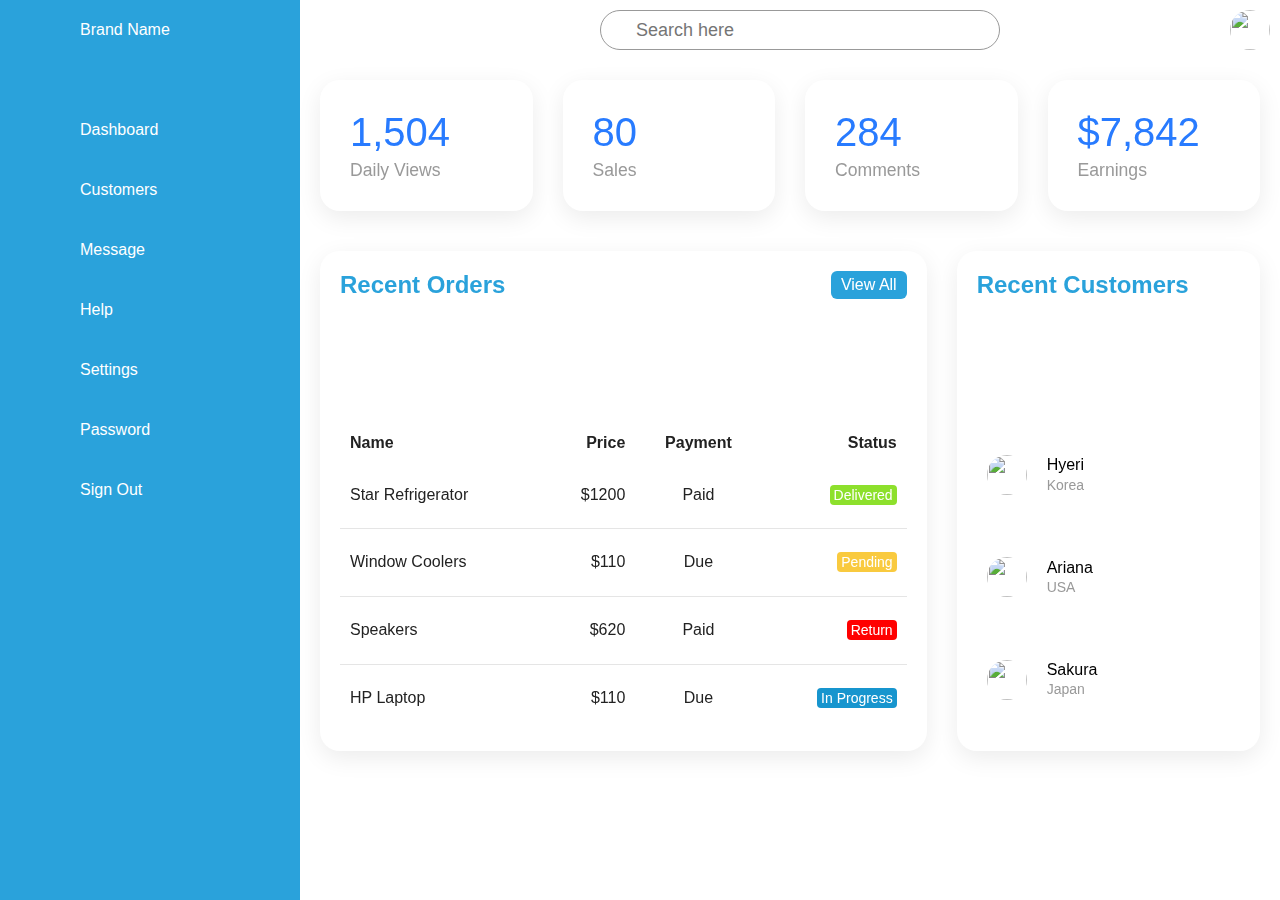
==== index.html @ f99ef2a5 "Project starts" ====
<!DOCTYPE html>
<html lang="ko">
<head>
  <meta charset="UTF-8">
  <meta http-equiv="X-UA-Compatible" content="IE=edge">
  <meta name="viewport" content="width=device-width, initial-scale=1.0">
  <title>Document</title>
  <link rel="stylesheet" href="./style.css">
</head>
<body>
  <div class="container">
    <div class="navigation">
      <ul>
        <li>
          <a href="#">
            <span class="icon"><ion-icon name="logo-apple"></ion-icon>
            </span>
            <span class="title">Brand Name</span>
          </a>
        </li>
        <li>
          <a href="#">
            <span class="icon"><ion-icon name="home-outline"></ion-icon>
            </span>
            <span class="title">Dashboard</span>
          </a>
        </li>
        <li>
          <a href="#">
            <span class="icon"><ion-icon name="person-outline"></ion-icon>
            </span>
            <span class="title">Customers</span>
          </a>
        </li>
        <li>
          <a href="#">
            <span class="icon"><ion-icon name="chatbubble-outline"></ion-icon>
            </span>
            <span class="title">Message</span>
          </a>
        </li>
        <li>
          <a href="#">
            <span class="icon"><ion-icon name="help-outline"></ion-icon></span>
            <span class="title">Help</span>
          </a>
        </li>
        <li>
          <a href="#">
            <span class="icon"><ion-icon name="settings-outline"></ion-icon></span>
            <span class="title">Settings</span>
          </a>
        </li>
        <li>
          <a href="#">
            <span class="icon"><ion-icon name="lock-closed-outline"></ion-icon></span>
            <span class="title">Password</span>
          </a>
        </li>
        <li>
          <a href="#">
            <span class="icon"><ion-icon name="log-out-outline"></ion-icon>
            </span>
            <span class="title">Sign Out</span>
          </a>
        </li>
      </ul>
    </div>

    <!-- main -->
    <div class="main">
      <div class="topbar">
        <div class="toggle">
          <ion-icon name="menu-outline"></ion-icon>
        </div>
        <!-- search -->
        <div class="search">
          <label>
            <input type="text" placeholder="Search here" />
            <ion-icon name="search-outline"></ion-icon>
          </label>
        </div>
        <!-- user image -->
        <div class="user">
          <img src="./images/user.jpg" />
        </div>
      </div>
      <!-- cards -->
      <div class="cardBox">
        <div class="card">
          <div>
            <div class="numbers">1,504</div>
            <div class="cardName">Daily Views</div>
          </div>
          <div class="iconBx">
            <ion-icon name="eye-outline"></ion-icon>
          </div>
        </div>
        <div class="card">
          <div>
            <div class="numbers">80</div>
            <div class="cardName">Sales</div>
          </div>
          <div class="iconBx">
            <ion-icon name="cart-outline"></ion-icon>
          </div>
        </div>
        <div class="card">
          <div>
            <div class="numbers">284</div>
            <div class="cardName">Comments</div>
          </div>
          <div class="iconBx">
            <ion-icon name="chatbubbles-outline"></ion-icon>
          </div>
        </div>
        <div class="card">
          <div>
            <div class="numbers">$7,842</div>
            <div class="cardName">Earnings</div>
          </div>
          <div class="iconBx">
            <ion-icon name="cash-outline"></ion-icon>
          </div>
        </div>
      </div>
      <!-- detail list -->
      <div class="details">
        <div class="recentOrders">
          <div class="cardHeader">
            <h2>Recent Orders</h2>
            <a href="#" class="btn">View All</a>
          </div>
          <table>
            <thead>
              <tr>
                <td>Name</td>
                <td>Price</td>
                <td>Payment</td>
                <td>Status</td>
              </tr>
            </thead>
            <tbody>
              <tr>
                <td>Star Refrigerator</td>
                <td>$1200</td>
                <td>Paid</td>
                <td><span class="status delivered">Delivered</span></td>
              </tr>
              <tr>
                <td>Window Coolers</td>
                <td>$110</td>
                <td>Due</td>
                <td><span class="status pending">Pending</span></td>
              </tr>
              <tr>
                <td>Speakers</td>
                <td>$620</td>
                <td>Paid</td>
                <td><span class="status return">Return</span></td>
              </tr>
              <tr>
                <td>HP Laptop</td>
                <td>$110</td>
                <td>Due</td>
                <td><span class="status inprogress">In Progress</span></td>
              </tr>
            </tbody>
          </table>
        </div>
        <!-- New Customers -->
        <div class="recentCustomers">
          <div class="cardHeader">
            <h2>Recent Customers</h2>
          </div>
          <table>
            <tr>
              <td width="60px"><div class="imgBx"><img src="./images/img1.jpg" /></div></td>
              <td><h4>Hyeri<br/><span>Korea</span></h4></td>
            </tr>
            <tr>
              <td width="60px"><div class="imgBx"><img src="./images/img2.jpg" /></div></td>
              <td><h4>Ariana<br/><span>USA</span></h4></td>
            </tr>
            <tr>
              <td width="60px"><div class="imgBx"><img src="./images/img3.jpg" /></div></td>
              <td><h4>Sakura<br/><span>Japan</span></h4></td>
            </tr>
          </table>
        </div>

      </div>
    </div>
  </div>
  <script type="module" src="https://unpkg.com/ionicons@5.5.2/dist/ionicons/ionicons.esm.js"></script>
  <script nomodule src="https://unpkg.com/ionicons@5.5.2/dist/ionicons/ionicons.js"></script>

  <script>
    // menu toggle
    let toggle = document.querySelector('.toggle');
    let navigation = document.querySelector('.navigation');
    let main = document.querySelector('.main');

    toggle.onclick = function() {
      navigation.classList.toggle('active')
      main.classList.toggle('active')
    }

    // add hovered class in selected list item
    let list = document.querySelectorAll('.navigation li')
    function activeLink() {
      list.forEach((item) => 
        item.classList.remove('hovered'));
      this.classList.add('hovered');
    }
    list.forEach((item) => item.addEventListener('click', activeLink));
  </script>
</body>
</html>



<!-- https://www.youtube.com/watch?v=nUUsUAPEjFc&t=497s -->
---- style.css ----
@import url(https://fonts.googleapis.com/css2?family=Ubunto:wght@300;400;500;700&display=swap);

* {
  margin: 0;
  padding: 0;
  box-sizing: border-box;
  font-family: 'Ubuntu', sans-serif;
}
:root {
  --blue: #287bff;
  --white: #fff;
  --grey: #f5f5f5;
  --black1: #222;
  --black2: #999;
  --primary-gre: #2aa2db;
}
body {
  min-height: 100vh;
  overflow-x: hidden;
}
.container {
  position: relative;
  width: 100%;
}
.navigation {
  position: fixed;
  width: 300px;
  height: 100%;
  background: #2aa2db;
  border-left: 10px solid var(--primary-gre);
  transition: 0.5s;
  overflow: hidden;
}
.navigation.active {
  width: 80px;
}
.navigation ul {
  position: absolute;
  top: 0;
  left: 0;
  width: 100%;
}
.navigation ul li {
  position: relative;
  /* width: 200%; */
  list-style: none;
  border-top-left-radius: 30px;
  border-bottom-left-radius: 30px;
}
.navigation ul li:hover,
.navigation ul li.hovered {
  background: var(--white);
}
.navigation ul li:nth-child(1) {
  margin-bottom: 40px;
  pointer-events: none;
}
.navigation ul li a {
  position: relative;
  display: block;
  width: 100%;
  display: flex;
  text-decoration: none;
  color: var(--white);
}
.navigation ul li:hover a,
.navigation ul li.hovered a {
  color: var(--primary-gre);
}
.navigation ul li a .icon {
  position: relative;
  display: block;
  min-width: 60px;
  height: 60px;
  line-height: 70px;
  text-align: center;
}
.navigation ul li a .icon ion-icon {
  font-size: 1.75em;
}
.navigation ul li a .title {
  position: relative;
  display: block;
  padding: 0 10px;
  height: 60px;
  line-height: 60px;
  text-align: start;
  white-space: nowrap;
}

/* curve outside */
.navigation ul li:hover a::before,
.navigation ul li.hovered a::before {
  content: '';
  position: absolute;
  right: 0;
  top: -50px;
  width: 50px;
  height: 50px;
  background: transparent;
  border-radius: 50%;
  box-shadow: 35px 35px 0 10px var(--white);
  pointer-events: none;
}
.navigation ul li:hover a::after,
.navigation ul li.hovered a::after {
  content: '';
  position: absolute;
  right: 0;
  bottom: -50px;
  width: 50px;
  height: 50px;
  background: transparent;
  border-radius: 50%;
  box-shadow: 35px -35px 0 10px var(--white);
  pointer-events: none;
}

/* main */
.main {
  position: absolute;
  width: calc(100% - 300px);
  left: 300px;
  min-height: 100vh;
  background: var(--white);
  transition: 0.5s;
}
.main.active {
  width: calc(100% - 80px);
  left: 80px;
}
.topbar {
  width: 100%;
  height: 60px;
  display: flex;
  justify-content: space-between;
  align-items: center;
  padding: 0 10px;
}
.toggle {
  position: relative;
  top: 0;
  width: 60px;
  height: 60px;
  /* background: #ccc; */
  display: flex;
  justify-content: center;
  align-items: center;
  font-size: 2.5em;
  cursor: pointer;
}
.search {
  position: relative;
  width: 400px;
  margin: 0 10px;
}
.search label {
  position: relative;
  width: 100%;
}
.search label input {
  width: 100%;
  height: 40px;
  border-radius: 40px;
  padding: 5px 20px;
  padding-left: 35px;
  font-size: 18px;
  outline: none;
  border: 1px solid var(--black2);
}
.search label ion-icon {
  position: absolute;
  top: 0;
  left: 10px;
  font-size: 1.2em;
}
.user {
  position: relative;
  width: 40px;
  height: 40px;
  border-radius: 50%;
  overflow: hidden;
  cursor: pointer;
}
.user img {
  position: absolute;
  top: 0;
  left: 0;
  width: 100%;
  height: 100%;
  object-fit: cover;
}
.cardBox {
  position: relative;
  width: 100%;
  padding: 20px;
  display: grid;
  grid-gap: 30px;
  grid-template-columns: repeat(4,1fr);
}
.cardBox .card {
  position: relative;
  background: var(--white);
  padding: 30px;
  border-radius: 20px;
  display: flex;
  justify-content: space-between;
  cursor: pointer;
  box-shadow: 0 7px 25px rgba(0,0,0,0.08);
}
.cardBox .card .numbers {
  position: relative;
  font-weight: 500;
  font-size: 2.5em;
  color: var(--blue);
}
.cardBox .card .cardName {
  color: var(--black2);
  font-size: 1.1em;
  margin-top: 5px;
}
.cardBox .card .iconBx {
  font-size: 3.5em;
  color: var(--black2);
}
.cardBox .card:hover {
  background: var(--primary-gre);
}
.cardBox .card:hover .numbers,
.cardBox .card:hover .cardName,
.cardBox .card:hover .iconBx {
  color: var(--white);
}
.details {
  position: relative;
  width: 100%;
  padding: 20px;
  display: grid;
  grid-template-columns: 2fr 1fr;
  grid-gap: 30px;
  /* margin-top: 10px; */
}
.details .recentOrders {
  position: relative;
  display: grid;
  min-height: 500px;
  background: var(--white);
  padding: 20px;
  box-shadow: 0 7px 25px rgba(0,0,0,0.08);
  border-radius: 20px;
}
.cardHeader {
  display: flex;
  justify-content: space-between;
  align-items: flex-start;
}
.cardHeader h2 {
  font-weight: 600;
  color: var(--primary-gre);
}
.cardHeader .btn {
  position: relative;
  padding: 5px 10px;
  background: var(--primary-gre);
  text-decoration: none;
  color: var(--white);
  border-radius: 6px;
}
.details table {
  width: 100%;
  border-collapse: collapse;
  margin-top: 10px;
}
.details table thead td {
  font-weight: 600;
}
.details .recentOrders table tr {
  color: var(--black1);
  border-bottom: 1px solid rgba(0,0,0,0.1);
}
.details .recentOrders table tr:last-child {
  border-bottom: none;
}
.details .recentOrders table tbody tr:hover {
  background: var(--primary-gre);
  color: var(--white);
}
.details .recentOrders table tr td {
  padding: 10px;
}
.details .recentOrders table tr td:last-child {
  text-align: end;
}
.details .recentOrders table tr td:nth-child(2) {
  text-align: end;
}
.details .recentOrders table tr td:nth-child(3) {
  text-align: center;
}
.status.delivered {
  padding: 2px 4px;
  background: #8de02c;
  color: var(--white);
  border-radius: 4px;
  font-size: 14px;
  font-weight: 500;
}
.status.pending {
  padding: 2px 4px;
  background: #f9ca3f;
  color: var(--white);
  border-radius: 4px;
  font-size: 14px;
  font-weight: 500;
}
.status.return {
  padding: 2px 4px;
  background: #f00;
  color: var(--white);
  border-radius: 4px;
  font-size: 14px;
  font-weight: 500;
}
.status.inprogress {
  padding: 2px 4px;
  background: #1795ce;
  color: var(--white);
  border-radius: 4px;
  font-size: 14px;
  font-weight: 500;
}
.recentCustomers {
  position: relative;
  display: grid;
  min-height: 500px;
  padding: 20px;
  background: var(--white);
  box-shadow: 0 7px 25px rgba(0,0,0,0.08);
  border-radius: 20px;
}
.recentCustomers .imgBx {
  position: relative;
  width: 40px;
  height: 40px;
  border-radius: 50%;
  overflow: hidden;
}
.recentCustomers .imgBx img {
  position: absolute;
  top: 0;
  left: 0;
  width: 100%;
  height: 100%;
  object-fit: cover;
}
.recentCustomers table tr:hover {
  background: var(--primary-gre);
  color: var(--white);
}
.recentCustomers table tr td {
  padding: 12px 10px;
}
.recentCustomers table tr td h4 {
  font-size: 16px;
  font-weight: 500;
  line-height: 1.2em;
}
.recentCustomers table tr td h4 span {
  font-size: 14px;
  color: var(--black2);
}
.recentCustomers table tr:hover td h4 span {
  color: var(--white);
}

/* Now, make it responsive design */
@media (max-width: 991px) {
  .navigation {
    left: -300px;
  }
  .navigation.active {
    width: 300px;
    left: 0;
  }
  .main {
    width: 100%;
    left: 0;
  }
  .main.active {
    left: 300px;
  }
  .cardBox {
    grid-template-columns: repeat(2,1fr);
  }
}
@media (max-width: 768px) {
  .details {
    grid-template-columns: repeat(1,1fr);
  }
  .recentOrders {
    overflow-x: auto;
  }
  .status.inprogress {
    white-space: nowrap;
  }
}
@media (max-width: 480px) {
  .cardBox {
    grid-template-columns: repeat(1,1fr);
  }
  .cardHeader h2 {
    font-size: 20px;
  }
  .user {
    min-width: 40px;
  }
  .navigation {
    width: 100%;
    left: -100%;
    z-index: 1000;
  }
  .navigation.active {
    width: 100%;
    left: 0;
  }
  .toggle {
    z-index: 10001;
  }
  .main.active .toggle {
    position: fixed;
    right: 0;
    left: initial;
    color: #fff;
  }
}
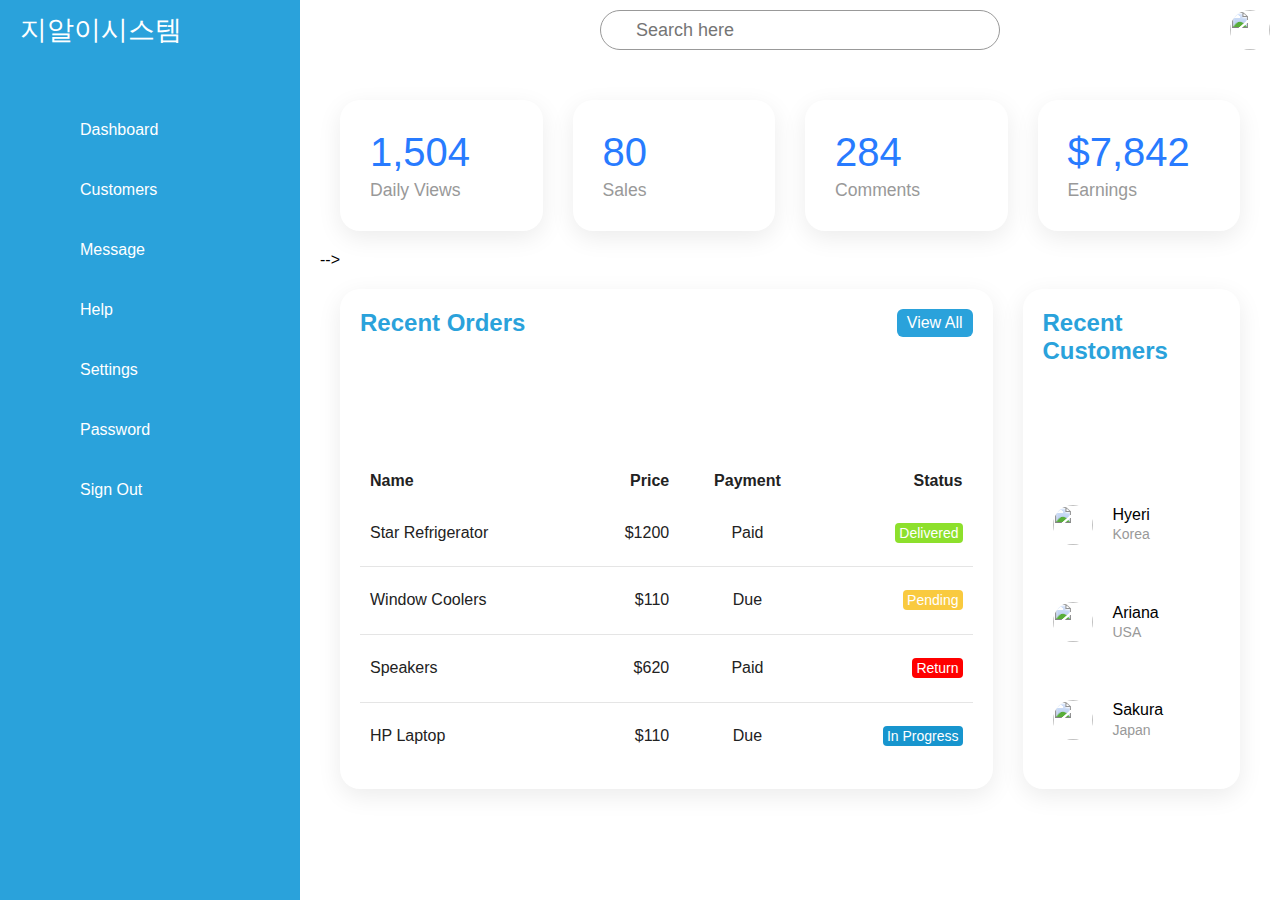
==== commit b3dfb6c0: "navigation & main framework" ====
--- a/index.html
+++ b/index.html
@@ -11,56 +11,51 @@
   <div class="container">
     <div class="navigation">
       <ul>
-        <li>
-          <a href="#">
-            <span class="icon"><ion-icon name="logo-apple"></ion-icon>
-            </span>
-            <span class="title">Brand Name</span>
-          </a>
-        </li>
-        <li>
-          <a href="#">
-            <span class="icon"><ion-icon name="home-outline"></ion-icon>
-            </span>
+        <li data-tab-target="#list1">
+          <a href="#">
+            <!-- <span class="icon"><ion-icon name="logo-apple"></ion-icon></span> -->
+            <span class="title">지알이시스템</span>
+          </a>
+        </li>
+        <li data-tab-target="#list2">
+          <a href="#">
+            <span class="icon"><ion-icon name="home-outline"></ion-icon></span>
             <span class="title">Dashboard</span>
           </a>
         </li>
-        <li>
-          <a href="#">
-            <span class="icon"><ion-icon name="person-outline"></ion-icon>
-            </span>
+        <li data-tab-target="#list3">
+          <a href="#">
+            <span class="icon"><ion-icon name="person-outline"></ion-icon></span>
             <span class="title">Customers</span>
           </a>
         </li>
-        <li>
-          <a href="#">
-            <span class="icon"><ion-icon name="chatbubble-outline"></ion-icon>
-            </span>
+        <li data-tab-target="#list4">
+          <a href="#">
+            <span class="icon"><ion-icon name="chatbubble-outline"></ion-icon></span>
             <span class="title">Message</span>
           </a>
         </li>
-        <li>
+        <li data-tab-target="#list5">
           <a href="#">
             <span class="icon"><ion-icon name="help-outline"></ion-icon></span>
             <span class="title">Help</span>
           </a>
         </li>
-        <li>
+        <li data-tab-target="#list6">
           <a href="#">
             <span class="icon"><ion-icon name="settings-outline"></ion-icon></span>
             <span class="title">Settings</span>
           </a>
         </li>
-        <li>
+        <li data-tab-target="#list7">
           <a href="#">
             <span class="icon"><ion-icon name="lock-closed-outline"></ion-icon></span>
             <span class="title">Password</span>
           </a>
         </li>
-        <li>
-          <a href="#">
-            <span class="icon"><ion-icon name="log-out-outline"></ion-icon>
-            </span>
+        <li data-tab-target="#list8">
+          <a href="#">
+            <span class="icon"><ion-icon name="log-out-outline"></ion-icon></span>
             <span class="title">Sign Out</span>
           </a>
         </li>
@@ -85,110 +80,141 @@
           <img src="./images/user.jpg" />
         </div>
       </div>
-      <!-- cards -->
-      <div class="cardBox">
-        <div class="card">
-          <div>
-            <div class="numbers">1,504</div>
-            <div class="cardName">Daily Views</div>
+      <div class="content">
+        <div id="list1" data-tab-content class="items">
+          <h2>list1</h2>
+          <p>리스트 1에 들어갈 내용</p>
+        </div>
+        <div id="list2" data-tab-content class="items hovered">
+          <!-- cards -->
+          <div class="cardBox">
+            <div class="card">
+              <div>
+                <div class="numbers">1,504</div>
+                <div class="cardName">Daily Views</div>
+              </div>
+              <div class="iconBx">
+                <ion-icon name="eye-outline"></ion-icon>
+              </div>
+            </div>
+            <div class="card">
+              <div>
+                <div class="numbers">80</div>
+                <div class="cardName">Sales</div>
+              </div>
+              <div class="iconBx">
+                <ion-icon name="cart-outline"></ion-icon>
+              </div>
+            </div>
+            <div class="card">
+              <div>
+                <div class="numbers">284</div>
+                <div class="cardName">Comments</div>
+              </div>
+              <div class="iconBx">
+                <ion-icon name="chatbubbles-outline"></ion-icon>
+              </div>
+            </div>
+            <div class="card">
+              <div>
+                <div class="numbers">$7,842</div>
+                <div class="cardName">Earnings</div>
+              </div>
+              <div class="iconBx">
+                <ion-icon name="cash-outline"></ion-icon>
+              </div>
+            </div>
+          </div> -->
+          <!-- detail list -->
+          <div class="details">
+            <div class="recentOrders">
+              <div class="cardHeader">
+                <h2>Recent Orders</h2>
+                <a href="#" class="btn">View All</a>
+              </div>
+              <table>
+                <thead>
+                  <tr>
+                    <td>Name</td>
+                    <td>Price</td>
+                    <td>Payment</td>
+                    <td>Status</td>
+                  </tr>
+                </thead>
+                <tbody>
+                  <tr>
+                    <td>Star Refrigerator</td>
+                    <td>$1200</td>
+                    <td>Paid</td>
+                    <td><span class="status delivered">Delivered</span></td>
+                  </tr>
+                  <tr>
+                    <td>Window Coolers</td>
+                    <td>$110</td>
+                    <td>Due</td>
+                    <td><span class="status pending">Pending</span></td>
+                  </tr>
+                  <tr>
+                    <td>Speakers</td>
+                    <td>$620</td>
+                    <td>Paid</td>
+                    <td><span class="status return">Return</span></td>
+                  </tr>
+                  <tr>
+                    <td>HP Laptop</td>
+                    <td>$110</td>
+                    <td>Due</td>
+                    <td><span class="status inprogress">In Progress</span></td>
+                  </tr>
+                </tbody>
+              </table>
+            </div>
+            <!-- New Customers -->
+            <div class="recentCustomers">
+              <div class="cardHeader">
+                <h2>Recent Customers</h2>
+              </div>
+              <table>
+                <tr>
+                  <td width="60px"><div class="imgBx"><img src="./images/img1.jpg" /></div></td>
+                  <td><h4>Hyeri<br/><span>Korea</span></h4></td>
+                </tr>
+                <tr>
+                  <td width="60px"><div class="imgBx"><img src="./images/img2.jpg" /></div></td>
+                  <td><h4>Ariana<br/><span>USA</span></h4></td>
+                </tr>
+                <tr>
+                  <td width="60px"><div class="imgBx"><img src="./images/img3.jpg" /></div></td>
+                  <td><h4>Sakura<br/><span>Japan</span></h4></td>
+                </tr>
+              </table>
+            </div>
           </div>
-          <div class="iconBx">
-            <ion-icon name="eye-outline"></ion-icon>
-          </div>
-        </div>
-        <div class="card">
-          <div>
-            <div class="numbers">80</div>
-            <div class="cardName">Sales</div>
-          </div>
-          <div class="iconBx">
-            <ion-icon name="cart-outline"></ion-icon>
-          </div>
-        </div>
-        <div class="card">
-          <div>
-            <div class="numbers">284</div>
-            <div class="cardName">Comments</div>
-          </div>
-          <div class="iconBx">
-            <ion-icon name="chatbubbles-outline"></ion-icon>
-          </div>
-        </div>
-        <div class="card">
-          <div>
-            <div class="numbers">$7,842</div>
-            <div class="cardName">Earnings</div>
-          </div>
-          <div class="iconBx">
-            <ion-icon name="cash-outline"></ion-icon>
-          </div>
-        </div>
-      </div>
-      <!-- detail list -->
-      <div class="details">
-        <div class="recentOrders">
-          <div class="cardHeader">
-            <h2>Recent Orders</h2>
-            <a href="#" class="btn">View All</a>
-          </div>
-          <table>
-            <thead>
-              <tr>
-                <td>Name</td>
-                <td>Price</td>
-                <td>Payment</td>
-                <td>Status</td>
-              </tr>
-            </thead>
-            <tbody>
-              <tr>
-                <td>Star Refrigerator</td>
-                <td>$1200</td>
-                <td>Paid</td>
-                <td><span class="status delivered">Delivered</span></td>
-              </tr>
-              <tr>
-                <td>Window Coolers</td>
-                <td>$110</td>
-                <td>Due</td>
-                <td><span class="status pending">Pending</span></td>
-              </tr>
-              <tr>
-                <td>Speakers</td>
-                <td>$620</td>
-                <td>Paid</td>
-                <td><span class="status return">Return</span></td>
-              </tr>
-              <tr>
-                <td>HP Laptop</td>
-                <td>$110</td>
-                <td>Due</td>
-                <td><span class="status inprogress">In Progress</span></td>
-              </tr>
-            </tbody>
-          </table>
-        </div>
-        <!-- New Customers -->
-        <div class="recentCustomers">
-          <div class="cardHeader">
-            <h2>Recent Customers</h2>
-          </div>
-          <table>
-            <tr>
-              <td width="60px"><div class="imgBx"><img src="./images/img1.jpg" /></div></td>
-              <td><h4>Hyeri<br/><span>Korea</span></h4></td>
-            </tr>
-            <tr>
-              <td width="60px"><div class="imgBx"><img src="./images/img2.jpg" /></div></td>
-              <td><h4>Ariana<br/><span>USA</span></h4></td>
-            </tr>
-            <tr>
-              <td width="60px"><div class="imgBx"><img src="./images/img3.jpg" /></div></td>
-              <td><h4>Sakura<br/><span>Japan</span></h4></td>
-            </tr>
-          </table>
-        </div>
-
+        </div>
+        <div id="list3" data-tab-content class="items">
+          <h2>list3</h2>
+          <p>리스트 3에 들어갈 내용</p>
+        </div>
+        <div id="list4" data-tab-content class="items">
+          <h2>list4</h2>
+          <p>리스트 4에 들어갈 내용</p>
+        </div>
+        <div id="list5" data-tab-content class="items">
+          <h2>list5</h2>
+          <p>리스트 5에 들어갈 내용</p>
+        </div>
+        <div id="list6" data-tab-content class="items">
+          <h2>list6</h2>
+          <p>리스트 6에 들어갈 내용</p>
+        </div>
+        <div id="list7" data-tab-content class="items">
+          <h2>list7</h2>
+          <p>리스트 7에 들어갈 내용</p>
+        </div>
+        <div id="list8" data-tab-content class="items">
+          <h2>list8</h2>
+          <p>리스트 8에 들어갈 내용</p>
+        </div>
       </div>
     </div>
   </div>
@@ -207,11 +233,18 @@
     }
 
     // add hovered class in selected list item
-    let list = document.querySelectorAll('.navigation li')
+    const list = document.querySelectorAll('.navigation li')
+    const list_detail = document.querySelectorAll('[data-tab-content]')
     function activeLink() {
-      list.forEach((item) => 
-        item.classList.remove('hovered'));
+      list.forEach((item) => {
+        item.classList.remove('hovered');
+      });
       this.classList.add('hovered');
+      const target = document.querySelector(this.dataset.tabTarget)
+      list_detail.forEach((item) => {
+        item.classList.remove('hovered');
+      });
+      target.classList.add('hovered');
     }
     list.forEach((item) => item.addEventListener('click', activeLink));
   </script>
--- a/style.css
+++ b/style.css
@@ -54,6 +54,7 @@
 .navigation ul li:nth-child(1) {
   margin-bottom: 40px;
   pointer-events: none;
+  font-size: 1.7rem;
 }
 .navigation ul li a {
   position: relative;
@@ -116,7 +117,7 @@
   pointer-events: none;
 }
 
-/* main */
+/*main*/
 .main {
   position: absolute;
   width: calc(100% - 300px);
@@ -190,7 +191,7 @@
   height: 100%;
   object-fit: cover;
 }
-.cardBox {
+.content .items .cardBox {
   position: relative;
   width: 100%;
   padding: 20px;
@@ -231,16 +232,18 @@
 .cardBox .card:hover .iconBx {
   color: var(--white);
 }
-.details {
+.content {
   position: relative;
   width: 100%;
   padding: 20px;
-  display: grid;
-  grid-template-columns: 2fr 1fr;
-  grid-gap: 30px;
-  /* margin-top: 10px; */
-}
-.details .recentOrders {
+}
+.content .items {
+  display: none;
+}
+.content .items.hovered {
+  display: block;
+}
+.content .recentOrders {
   position: relative;
   display: grid;
   min-height: 500px;
@@ -266,6 +269,14 @@
   color: var(--white);
   border-radius: 6px;
 }
+.details {
+  position: relative;
+  width: 100%;
+  padding: 20px;
+  display: grid;
+  grid-gap: 30px;
+  grid-template-columns: 3fr 1fr;
+}
 .details table {
   width: 100%;
   border-collapse: collapse;
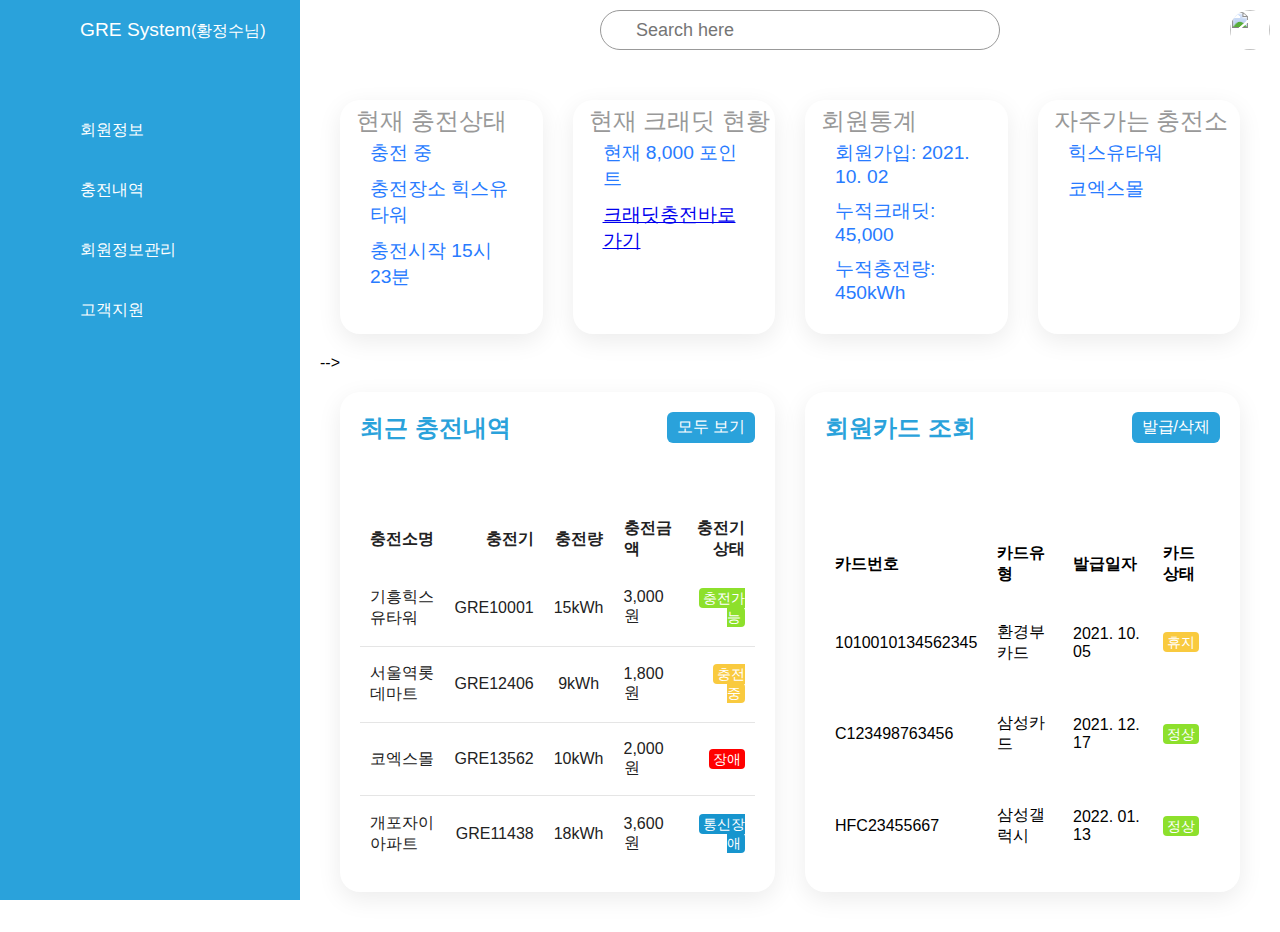
==== commit 5a56a19c: "1st phase modification" ====
--- a/index.html
+++ b/index.html
@@ -13,50 +13,32 @@
       <ul>
         <li data-tab-target="#list1">
           <a href="#">
-            <!-- <span class="icon"><ion-icon name="logo-apple"></ion-icon></span> -->
-            <span class="title">지알이시스템</span>
+            <span class="icon"><ion-icon name="home-outline"></ion-icon></span>
+            <span class="title">GRE System<span class="account">(황정수님)</span></span>
           </a>
         </li>
         <li data-tab-target="#list2">
           <a href="#">
-            <span class="icon"><ion-icon name="home-outline"></ion-icon></span>
-            <span class="title">Dashboard</span>
+            <span class="icon"><ion-icon name="person-outline"></ion-icon></span>
+            <span class="title">회원정보</span>
           </a>
         </li>
         <li data-tab-target="#list3">
           <a href="#">
-            <span class="icon"><ion-icon name="person-outline"></ion-icon></span>
-            <span class="title">Customers</span>
+            <span class="icon"><ion-icon name="battery-charging-outline"></ion-icon></span>
+            <span class="title">충전내역</span>
           </a>
         </li>
         <li data-tab-target="#list4">
           <a href="#">
-            <span class="icon"><ion-icon name="chatbubble-outline"></ion-icon></span>
-            <span class="title">Message</span>
+            <span class="icon"><ion-icon name="id-card-outline"></ion-icon></span>
+            <span class="title">회원정보관리</span>
           </a>
         </li>
         <li data-tab-target="#list5">
           <a href="#">
             <span class="icon"><ion-icon name="help-outline"></ion-icon></span>
-            <span class="title">Help</span>
-          </a>
-        </li>
-        <li data-tab-target="#list6">
-          <a href="#">
-            <span class="icon"><ion-icon name="settings-outline"></ion-icon></span>
-            <span class="title">Settings</span>
-          </a>
-        </li>
-        <li data-tab-target="#list7">
-          <a href="#">
-            <span class="icon"><ion-icon name="lock-closed-outline"></ion-icon></span>
-            <span class="title">Password</span>
-          </a>
-        </li>
-        <li data-tab-target="#list8">
-          <a href="#">
-            <span class="icon"><ion-icon name="log-out-outline"></ion-icon></span>
-            <span class="title">Sign Out</span>
+            <span class="title">고객지원</span>
           </a>
         </li>
       </ul>
@@ -90,8 +72,10 @@
           <div class="cardBox">
             <div class="card">
               <div>
-                <div class="numbers">1,504</div>
-                <div class="cardName">Daily Views</div>
+                <div class="cardName">현재 충전상태</div>
+                <div class="numbers">충전 중</div>
+                <div class="numbers">충전장소 힉스유타워</div>
+                <div class="numbers">충전시작 15시23분</div>
               </div>
               <div class="iconBx">
                 <ion-icon name="eye-outline"></ion-icon>
@@ -99,8 +83,10 @@
             </div>
             <div class="card">
               <div>
-                <div class="numbers">80</div>
-                <div class="cardName">Sales</div>
+                <div class="cardName">현재 크래딧 현황</div>
+                <div class="numbers">현재 8,000 포인트</div>
+                <div class="numbers"><a href="#" class="btn">크래딧충전바로가기</a></div>
+                
               </div>
               <div class="iconBx">
                 <ion-icon name="cart-outline"></ion-icon>
@@ -108,8 +94,10 @@
             </div>
             <div class="card">
               <div>
-                <div class="numbers">284</div>
-                <div class="cardName">Comments</div>
+                <div class="cardName">회원통계</div>
+                <div class="numbers">회원가입: 2021. 10. 02</div>
+                <div class="numbers">누적크래딧: 45,000</div>
+                <div class="numbers">누적충전량: 450kWh</div>
               </div>
               <div class="iconBx">
                 <ion-icon name="chatbubbles-outline"></ion-icon>
@@ -117,8 +105,9 @@
             </div>
             <div class="card">
               <div>
-                <div class="numbers">$7,842</div>
-                <div class="cardName">Earnings</div>
+                <div class="cardName">자주가는 충전소</div>
+                <div class="numbers">힉스유타워</div>
+                <div class="numbers">코엑스몰</div>
               </div>
               <div class="iconBx">
                 <ion-icon name="cash-outline"></ion-icon>
@@ -129,42 +118,47 @@
           <div class="details">
             <div class="recentOrders">
               <div class="cardHeader">
-                <h2>Recent Orders</h2>
-                <a href="#" class="btn">View All</a>
+                <h2>최근 충전내역</h2>
+                <a href="#" class="btn">모두 보기</a>
               </div>
               <table>
                 <thead>
                   <tr>
-                    <td>Name</td>
-                    <td>Price</td>
-                    <td>Payment</td>
-                    <td>Status</td>
+                    <td>충전소명</td>
+                    <td>충전기</td>
+                    <td>충전량</td>
+                    <td>충전금액</td>
+                    <td>충전기상태</td>
                   </tr>
                 </thead>
                 <tbody>
                   <tr>
-                    <td>Star Refrigerator</td>
-                    <td>$1200</td>
-                    <td>Paid</td>
-                    <td><span class="status delivered">Delivered</span></td>
-                  </tr>
-                  <tr>
-                    <td>Window Coolers</td>
-                    <td>$110</td>
-                    <td>Due</td>
-                    <td><span class="status pending">Pending</span></td>
-                  </tr>
-                  <tr>
-                    <td>Speakers</td>
-                    <td>$620</td>
-                    <td>Paid</td>
-                    <td><span class="status return">Return</span></td>
-                  </tr>
-                  <tr>
-                    <td>HP Laptop</td>
-                    <td>$110</td>
-                    <td>Due</td>
-                    <td><span class="status inprogress">In Progress</span></td>
+                    <td>기흥힉스유타워</td>
+                    <td>GRE10001</td>
+                    <td>15kWh</td>
+                    <td>3,000원</td>
+                    <td><span class="status delivered">충전가능</span></td>
+                  </tr>
+                  <tr>
+                    <td>서울역롯데마트</td>
+                    <td>GRE12406</td>
+                    <td>9kWh</td>
+                    <td>1,800원</td>
+                    <td><span class="status pending">충전 중</span></td>
+                  </tr>
+                  <tr>
+                    <td>코엑스몰</td>
+                    <td>GRE13562</td>
+                    <td>10kWh</td>
+                    <td>2,000원</td>
+                    <td><span class="status return">장애</span></td>
+                  </tr>
+                  <tr>
+                    <td>개포자이아파트</td>
+                    <td>GRE11438</td>
+                    <td>18kWh</td>
+                    <td>3,600원</td>
+                    <td><span class="status inprogress">통신장애</span></td>
                   </tr>
                 </tbody>
               </table>
@@ -172,21 +166,38 @@
             <!-- New Customers -->
             <div class="recentCustomers">
               <div class="cardHeader">
-                <h2>Recent Customers</h2>
+                <h2>회원카드 조회</h2>
+                <a href="#" class="btn">발급/삭제</a>
               </div>
               <table>
-                <tr>
-                  <td width="60px"><div class="imgBx"><img src="./images/img1.jpg" /></div></td>
-                  <td><h4>Hyeri<br/><span>Korea</span></h4></td>
-                </tr>
-                <tr>
-                  <td width="60px"><div class="imgBx"><img src="./images/img2.jpg" /></div></td>
-                  <td><h4>Ariana<br/><span>USA</span></h4></td>
-                </tr>
-                <tr>
-                  <td width="60px"><div class="imgBx"><img src="./images/img3.jpg" /></div></td>
-                  <td><h4>Sakura<br/><span>Japan</span></h4></td>
-                </tr>
+                <thead>
+                  <tr>
+                    <td>카드번호</td>
+                    <td>카드유형</td>
+                    <td>발급일자</td>
+                    <td>카드상태</td>
+                  </tr>
+                </thead>
+                <tbody>
+                  <tr>
+                    <td>1010010134562345</td>
+                    <td>환경부카드</td>
+                    <td>2021. 10. 05</td>
+                    <td><span class="status pending">휴지</span></td>
+                  </tr>
+                  <tr>
+                    <td>C123498763456</td>
+                    <td>삼성카드</td>
+                    <td>2021. 12. 17</td>
+                    <td><span class="status delivered">정상</span></td>
+                  </tr>
+                  <tr>
+                    <td>HFC23455667</td>
+                    <td>삼성갤럭시</td>
+                    <td>2022. 01. 13</td>
+                    <td><span class="status delivered">정상</span></td>
+                  </tr>
+                </tbody>
               </table>
             </div>
           </div>
--- a/style.css
+++ b/style.css
@@ -54,7 +54,12 @@
 .navigation ul li:nth-child(1) {
   margin-bottom: 40px;
   pointer-events: none;
-  font-size: 1.7rem;
+}
+.navigation ul li:nth-child(1) .title {
+  font-size: 1.2rem;
+}
+.navigation ul li:nth-child(1) .account {
+  font-size: 1rem;
 }
 .navigation ul li a {
   position: relative;
@@ -212,17 +217,23 @@
 .cardBox .card .numbers {
   position: relative;
   font-weight: 500;
-  font-size: 2.5em;
+  font-size: 1.2em;
   color: var(--blue);
+  margin-top: 10px;
+
 }
 .cardBox .card .cardName {
   color: var(--black2);
-  font-size: 1.1em;
+  font-size: 1.5em;
   margin-top: 5px;
+  position: absolute;
+  top: 0;
+  left:1rem;
 }
 .cardBox .card .iconBx {
   font-size: 3.5em;
   color: var(--black2);
+  display: none;
 }
 .cardBox .card:hover {
   background: var(--primary-gre);
@@ -275,7 +286,7 @@
   padding: 20px;
   display: grid;
   grid-gap: 30px;
-  grid-template-columns: 3fr 1fr;
+  grid-template-columns: 1fr 1fr;
 }
 .details table {
   width: 100%;
